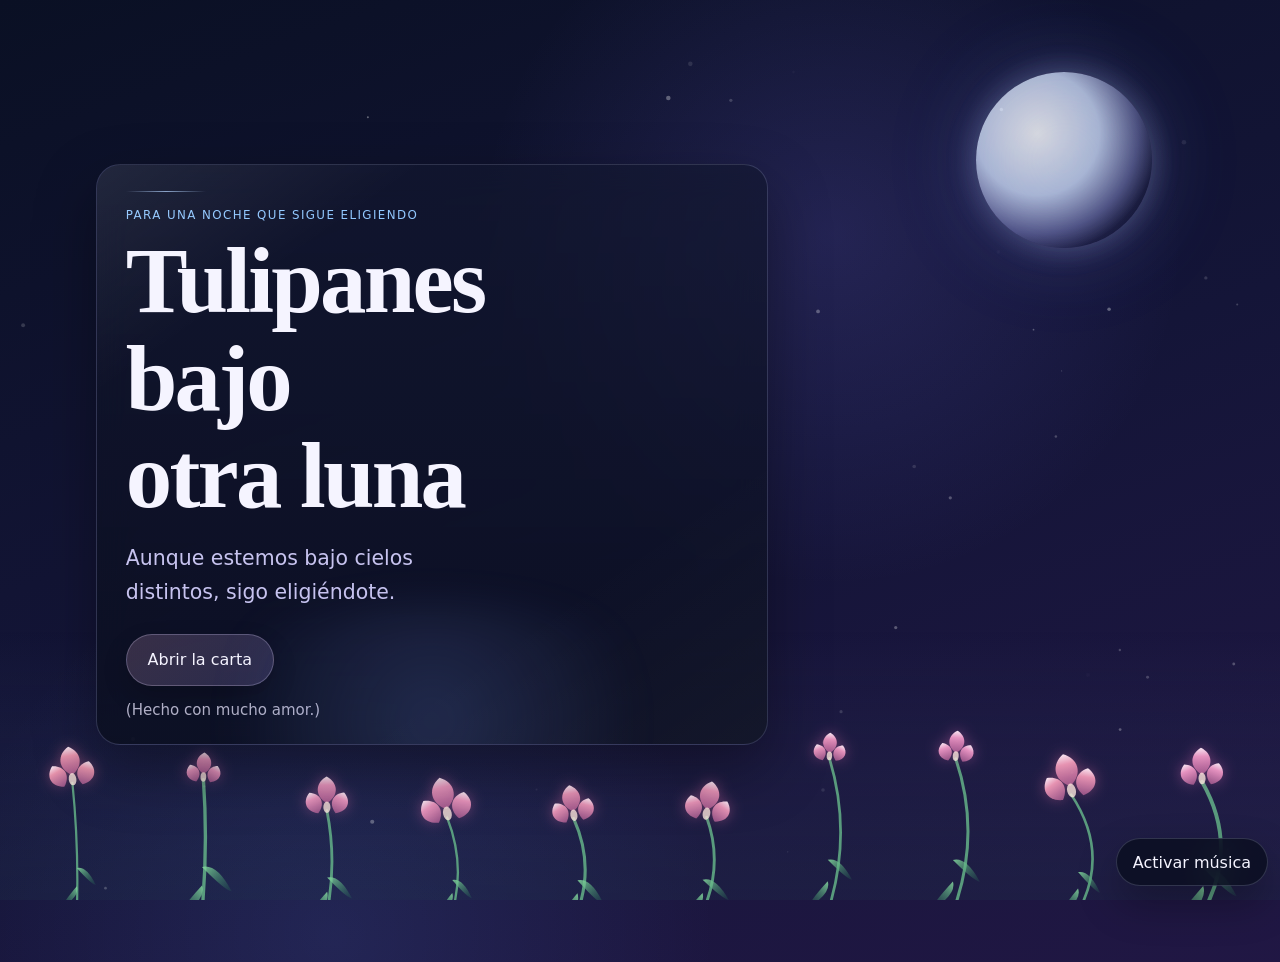
==== index.html @ 409bf45a "ini" ====
<!DOCTYPE html>
<html lang="es">
<head>
  <meta charset="UTF-8">
  <meta name="viewport" content="width=device-width, initial-scale=1.0, viewport-fit=cover">
  <title>Tulipanes bajo otra luna</title>
  <link rel="stylesheet" href="tulipanes-bajo-otra-luna.css">
</head>
<body class="intro-locked">
  <div class="scene" aria-hidden="true">
    <div class="moon"></div>
    <canvas id="sky"></canvas>
  </div>

  <main class="page">
    <section class="hero" id="top">
      <div class="hero-card">
        <div class="hero-ornament" aria-hidden="true"></div>
        <p class="eyebrow">Para una noche que sigue eligiendo</p>
        <h1>Tulipanes bajo otra luna</h1>
        <p class="hero-subtitle">Aunque estemos bajo cielos distintos, sigo eligiéndote.</p>
        <div class="hero-actions">
          <button id="openLetter" class="btn" type="button">Abrir la carta</button>
        </div>
        <p class="hero-note">(Hecho con mucho amor.)</p>
      </div>
    </section>

    <section class="content" aria-label="Carta y detalles">
      <article id="letterPanel" class="panel letter-panel" tabindex="-1" aria-hidden="true" hidden>
        <div class="split">
          <div>
            <h2 id="letterHeading">Feliz cumpleaños, mi amor 🌷</h2>
            <div id="letterBody" class="letter-body"></div>
            <div class="section-actions">
              <button id="letterNext" class="btn secondary" type="button">Ver cuánto llevamos</button>
            </div>
          </div>
          <div id="photoFrame" class="photo-frame">
            <img id="photo" alt="">
          </div>
        </div>
      </article>

      <section id="counterSection" class="panel reveal-panel" aria-labelledby="counterHeading" hidden>
        <h2 id="counterHeading">Llevamos</h2>
        <p class="stat-copy">El tiempo no se ha puesto de acuerdo con la distancia.</p>
        <div class="counter-grid">
          <div id="counterValue" class="counter-value" aria-live="polite">0 años, 0 meses, 0 días, 00:00:00</div>
        </div>
        <div class="section-actions">
          <button id="counterNext" class="btn secondary" type="button">Seguir</button>
        </div>
      </section>

      <section id="closingSection" class="panel closing reveal-panel" aria-labelledby="closingHeading" hidden>
        <h2 id="closingHeading" class="sr-only">Cierre</h2>
        <p class="closing-quote">No te dejaré solita nunca.</p>
        <button id="backToTop" class="btn" type="button">Releer desde el inicio</button>
      </section>
    </section>
  </main>

  <button id="musicToggle" class="music-toggle" type="button" hidden aria-pressed="false">
    Activar música
  </button>
  <audio id="bgMusic" loop preload="none" aria-hidden="true"></audio>

  <script src="tulipanes-bajo-otra-luna.js"></script>
</body>
</html>
---- tulipanes-bajo-otra-luna.css ----
:root {
  color-scheme: dark;
  --bg-1: #0a1024;
  --bg-2: #141538;
  --bg-3: #27184a;
  --panel: rgba(12, 17, 38, 0.72);
  --panel-strong: rgba(10, 14, 30, 0.84);
  --line: rgba(190, 194, 255, 0.2);
  --text: #f5f4ff;
  --muted: #c7c3ef;
  --accent: #f4b5d7;
  --accent-2: #b6a8ff;
  --accent-3: #92c8ff;
  --focus: #fff0a6;
  --shadow: 0 24px 60px rgba(0, 0, 0, 0.35);
  --radius: 24px;
  --content-width: min(92vw, 68rem);
  --header-offset: 5rem;
  --safe-top: env(safe-area-inset-top, 0px);
  --safe-right: env(safe-area-inset-right, 0px);
  --safe-bottom: env(safe-area-inset-bottom, 0px);
  --safe-left: env(safe-area-inset-left, 0px);
}

* {
  box-sizing: border-box;
}

html {
  scroll-behavior: smooth;
}

body {
  margin: 0;
  min-height: 100vh;
  min-height: 100svh;
  font-family: ui-sans-serif, system-ui, -apple-system, BlinkMacSystemFont, "Segoe UI", sans-serif;
  color: var(--text);
  background:
    radial-gradient(circle at 50% 20%, rgba(133, 120, 255, 0.16), transparent 22rem),
    radial-gradient(circle at 20% 80%, rgba(101, 150, 255, 0.12), transparent 24rem),
    linear-gradient(160deg, var(--bg-1), var(--bg-2) 42%, var(--bg-3));
  background-size: 130% 130%;
  animation: nightShift 24s ease-in-out infinite alternate;
  overflow-x: hidden;
}

body.intro-locked {
  height: 100vh;
  height: 100svh;
  overflow: hidden;
}

body.motion-reduced,
body.motion-reduced * {
  animation-duration: 0.001ms !important;
  animation-iteration-count: 1 !important;
  transition-duration: 0.001ms !important;
  scroll-behavior: auto !important;
}

body::before {
  content: "";
  position: fixed;
  inset: 0;
  background:
    radial-gradient(circle at 15% 20%, rgba(255, 255, 255, 0.045), transparent 0.18rem),
    radial-gradient(circle at 78% 28%, rgba(255, 255, 255, 0.05), transparent 0.14rem),
    radial-gradient(circle at 62% 8%, rgba(255, 255, 255, 0.05), transparent 0.11rem),
    radial-gradient(circle at 85% 75%, rgba(255, 255, 255, 0.04), transparent 0.16rem);
  opacity: 0.8;
  pointer-events: none;
  mix-blend-mode: screen;
}

a,
button {
  font: inherit;
}

button {
  border: 0;
  cursor: pointer;
}

button:focus-visible,
a:focus-visible {
  outline: 3px solid var(--focus);
  outline-offset: 4px;
}

.scene {
  position: fixed;
  inset: 0;
  z-index: 0;
  pointer-events: none;
}

.moon {
  position: absolute;
  top: 8vh;
  right: 10vw;
  width: clamp(7rem, 18vw, 11rem);
  aspect-ratio: 1;
  border-radius: 50%;
  background:
    radial-gradient(circle at 35% 35%, rgba(255, 255, 255, 0.95), rgba(212, 226, 255, 0.88) 38%, rgba(173, 180, 255, 0.4) 62%, rgba(173, 180, 255, 0.02) 75%, transparent 78%);
  box-shadow:
    0 0 30px rgba(185, 198, 255, 0.3),
    0 0 80px rgba(156, 151, 255, 0.16),
    0 0 140px rgba(127, 180, 255, 0.12);
  filter: saturate(1.05);
  opacity: 0.88;
  animation: moonFloat 12s ease-in-out infinite;
}

.moon::before {
  content: "";
  position: absolute;
  inset: -18%;
  border-radius: 50%;
  background: radial-gradient(circle, rgba(189, 214, 255, 0.12), transparent 66%);
  filter: blur(10px);
}

#sky {
  width: 100%;
  height: 100%;
  display: block;
}

.page {
  position: relative;
  z-index: 1;
  width: min(calc(100vw - 1.2rem - var(--safe-left) - var(--safe-right)), 68rem);
  margin: 0 auto;
  padding: calc(0.85rem + var(--safe-top)) var(--safe-right) calc(4rem + var(--safe-bottom)) var(--safe-left);
}

.hero {
  min-height: calc(100vh - 1.5rem - var(--safe-top));
  min-height: calc(100svh - 1.5rem - var(--safe-top));
  display: grid;
  align-items: center;
  padding: 2.4rem 0 2rem;
}

.hero-card,
.panel {
  position: relative;
  background: linear-gradient(180deg, rgba(18, 23, 47, 0.68), rgba(10, 14, 30, 0.82));
  border: 1px solid var(--line);
  border-radius: var(--radius);
  box-shadow: var(--shadow);
  backdrop-filter: blur(16px);
  overflow: hidden;
}

.hero-card {
  max-width: 42rem;
  padding: 2.2rem 1.5rem 1.5rem;
}

.hero-card::after {
  content: "";
  position: absolute;
  left: 8%;
  right: 8%;
  bottom: -16%;
  height: 40%;
  border-radius: 50%;
  background: radial-gradient(circle, rgba(128, 161, 255, 0.18), transparent 68%);
  filter: blur(20px);
  pointer-events: none;
}

.hero-card::before,
.panel::before {
  content: "";
  position: absolute;
  inset: 0;
  background: linear-gradient(145deg, rgba(255, 255, 255, 0.08), transparent 22%, transparent 72%, rgba(255, 255, 255, 0.03));
  pointer-events: none;
}

.hero-ornament {
  width: 5rem;
  height: 1px;
  margin-bottom: 1rem;
  background: linear-gradient(90deg, rgba(255, 255, 255, 0), rgba(180, 213, 255, 0.85), rgba(255, 255, 255, 0));
  opacity: 0.85;
}

.eyebrow {
  margin: 0 0 0.65rem;
  color: var(--accent-3);
  letter-spacing: 0.12em;
  text-transform: uppercase;
  font-size: 0.74rem;
}

h1,
h2,
h3 {
  margin: 0;
  font-family: ui-serif, Georgia, Cambria, "Times New Roman", serif;
  line-height: 1.05;
  letter-spacing: -0.03em;
}

h1 {
  max-width: 10ch;
  font-size: clamp(2.8rem, 9vw, 5.8rem);
  text-wrap: balance;
}

.hero-subtitle {
  max-width: 32rem;
  margin: 1rem 0 0;
  font-size: clamp(1.05rem, 2.4vw, 1.28rem);
  line-height: 1.7;
  color: var(--muted);
  text-wrap: balance;
}

.hero-actions {
  display: flex;
  flex-wrap: wrap;
  gap: 0.8rem;
  align-items: center;
  margin-top: 1.5rem;
}

.hero-note {
  margin: 0.95rem 0 0;
  color: rgba(235, 232, 255, 0.74);
  font-size: 0.94rem;
}

.content {
  display: grid;
  gap: 1rem;
  padding-top: 0.5rem;
}

body.intro-locked .content {
  visibility: hidden;
  pointer-events: none;
}

.btn {
  display: inline-flex;
  align-items: center;
  justify-content: center;
  gap: 0.55rem;
  min-height: 3.2rem;
  padding: 0.95rem 1.3rem;
  border-radius: 999px;
  background: linear-gradient(135deg, rgba(255, 194, 228, 0.18), rgba(176, 161, 255, 0.18));
  color: var(--text);
  border: 1px solid rgba(229, 216, 255, 0.26);
  box-shadow: 0 10px 24px rgba(0, 0, 0, 0.2);
  transition: transform 180ms ease, background 180ms ease, border-color 180ms ease;
  text-decoration: none;
}

.btn:hover {
  transform: translateY(-1px);
  background: linear-gradient(135deg, rgba(255, 194, 228, 0.24), rgba(176, 161, 255, 0.24));
}

.btn.secondary {
  background: rgba(16, 21, 44, 0.85);
}

.panel {
  padding: 1.35rem;
}

.letter-panel {
  opacity: 0;
  transform: translateY(1.2rem);
  transition: opacity 500ms ease, transform 500ms ease;
}

.reveal-panel {
  opacity: 0;
  transform: translateY(1.2rem);
  transition: opacity 500ms ease, transform 500ms ease;
}

.letter-panel[hidden],
.reveal-panel[hidden] {
  display: none;
}

.letter-panel.visible,
.reveal-panel.visible {
  opacity: 1;
  transform: translateY(0);
}

.panel h2 {
  font-size: clamp(1.9rem, 5vw, 3rem);
  margin-bottom: 1rem;
}

.letter-body {
  display: grid;
  gap: 1rem;
}

.letter-body p,
.section-copy,
.stat-copy {
  margin: 0;
  color: var(--muted);
  line-height: 1.8;
  font-size: 1rem;
}

.counter-grid {
  display: grid;
  gap: 0.75rem;
  margin-top: 0.85rem;
}

.counter-value {
  display: inline-flex;
  align-items: center;
  width: fit-content;
  min-height: 3rem;
  padding: 0.8rem 1rem;
  border-radius: 1rem;
  background: rgba(8, 12, 30, 0.65);
  border: 1px solid rgba(205, 215, 255, 0.18);
  color: #fff6fb;
  font-size: clamp(1rem, 3vw, 1.18rem);
  letter-spacing: 0.02em;
  flex-wrap: wrap;
}

.split {
  display: grid;
  gap: 1rem;
}

.photo-frame {
  display: none;
  margin-top: 1.2rem;
  padding: 0.9rem;
  border-radius: 1.3rem;
  border: 1px solid rgba(233, 228, 255, 0.16);
  background: rgba(8, 12, 27, 0.58);
  box-shadow: inset 0 1px 0 rgba(255, 255, 255, 0.06);
}

.photo-frame.visible {
  display: block;
}

.photo-frame img {
  display: block;
  width: 100%;
  height: auto;
  max-height: 24rem;
  object-fit: cover;
  border-radius: 1rem;
  border: 1px solid rgba(255, 255, 255, 0.08);
}

.copy-status {
  min-height: 1.4rem;
  margin-top: 0.7rem;
  color: var(--accent);
  font-size: 0.95rem;
}

.section-actions {
  display: flex;
  justify-content: flex-start;
  margin-top: 1.25rem;
}

.music-toggle {
  position: fixed;
  right: max(0.75rem, calc(0.75rem + var(--safe-right)));
  bottom: max(0.9rem, calc(0.9rem + var(--safe-bottom)));
  z-index: 5;
  min-height: 2.95rem;
  padding: 0.82rem 1rem;
  border-radius: 999px;
  color: var(--text);
  background: rgba(9, 13, 30, 0.78);
  border: 1px solid rgba(212, 220, 255, 0.18);
  backdrop-filter: blur(14px);
  box-shadow: 0 18px 40px rgba(0, 0, 0, 0.28);
}

.closing {
  text-align: center;
  padding: 1.6rem 1.2rem;
}

.closing-quote {
  margin: 0 0 1.1rem;
  font-family: ui-serif, Georgia, Cambria, "Times New Roman", serif;
  font-size: clamp(1.55rem, 4.6vw, 2.6rem);
  line-height: 1.35;
  color: #fff7fb;
  text-wrap: balance;
}

.sr-only {
  position: absolute;
  width: 1px;
  height: 1px;
  padding: 0;
  margin: -1px;
  overflow: hidden;
  clip: rect(0, 0, 0, 0);
  white-space: nowrap;
  border: 0;
}

@media (min-width: 700px) {
  .hero-card,
  .panel {
    padding: 1.6rem 1.8rem;
  }

  .content {
    gap: 1.2rem;
  }

  .split {
    grid-template-columns: 1.3fr 0.9fr;
    align-items: start;
  }
}

@media (max-width: 699px) {
  :root {
    --content-width: min(calc(100vw - 1.2rem - var(--safe-left) - var(--safe-right)), 42rem);
  }

  .moon {
    top: calc(4rem + var(--safe-top));
    right: 4vw;
    width: clamp(5.5rem, 24vw, 7.5rem);
    opacity: 0.78;
  }

  .page {
    width: 100%;
    padding-left: max(0.6rem, var(--safe-left));
    padding-right: max(0.6rem, var(--safe-right));
    padding-bottom: calc(3.5rem + var(--safe-bottom));
  }

  .hero {
    min-height: calc(100svh - var(--safe-top));
    padding: 1.3rem 0 1rem;
    align-items: center;
  }

  .hero-card,
  .panel {
    border-radius: 20px;
  }

  .hero-card {
    width: 100%;
    padding: 1.45rem 1rem 1.2rem;
  }

  .hero-ornament {
    width: 4.2rem;
    margin-bottom: 0.8rem;
  }

  h1 {
    max-width: 9ch;
    font-size: clamp(2.55rem, 12vw, 4rem);
  }

  .hero-subtitle {
    max-width: 20rem;
    font-size: 1.02rem;
    line-height: 1.7;
  }

  .hero-actions {
    gap: 0.7rem;
  }

  .btn {
    width: 100%;
    min-height: 3.35rem;
    padding-inline: 1rem;
  }

  .panel {
    padding: 1.1rem 1rem;
  }

  .panel h2 {
    font-size: clamp(1.55rem, 8vw, 2.1rem);
  }

  .letter-body p,
  .section-copy,
  .stat-copy {
    font-size: 0.98rem;
    line-height: 1.75;
  }

  .counter-value {
    width: 100%;
    font-size: 0.98rem;
    line-height: 1.5;
  }

  .photo-frame {
    margin-top: 0.4rem;
  }

  .photo-frame img {
    max-height: 16rem;
  }

  .closing {
    padding: 1.35rem 1rem;
  }

  .closing-quote {
    font-size: clamp(1.35rem, 7vw, 1.9rem);
  }

  .music-toggle {
    min-height: 3rem;
    padding: 0.82rem 0.95rem;
    font-size: 0.94rem;
  }
}

@media (max-width: 380px) {
  .hero {
    padding-top: 1.5rem;
  }

  .hero-card,
  .panel {
    border-radius: 18px;
  }

  .hero-card {
    padding: 1.2rem 0.9rem 1.1rem;
  }

  .eyebrow {
    font-size: 0.68rem;
  }

  .counter-value {
    padding: 0.75rem 0.85rem;
  }
}

@media (prefers-reduced-motion: reduce) {
  html {
    scroll-behavior: auto;
  }

  body {
    animation: none;
  }

  .moon,
  .letter-panel,
  .btn {
    transition: none;
    animation: none;
  }
}

@keyframes nightShift {
  from {
    background-position: 0% 50%;
  }
  to {
    background-position: 100% 50%;
  }
}

@keyframes moonFloat {
  0%, 100% {
    transform: translate3d(0, 0, 0);
  }
  50% {
    transform: translate3d(0, -0.4rem, 0);
  }
}
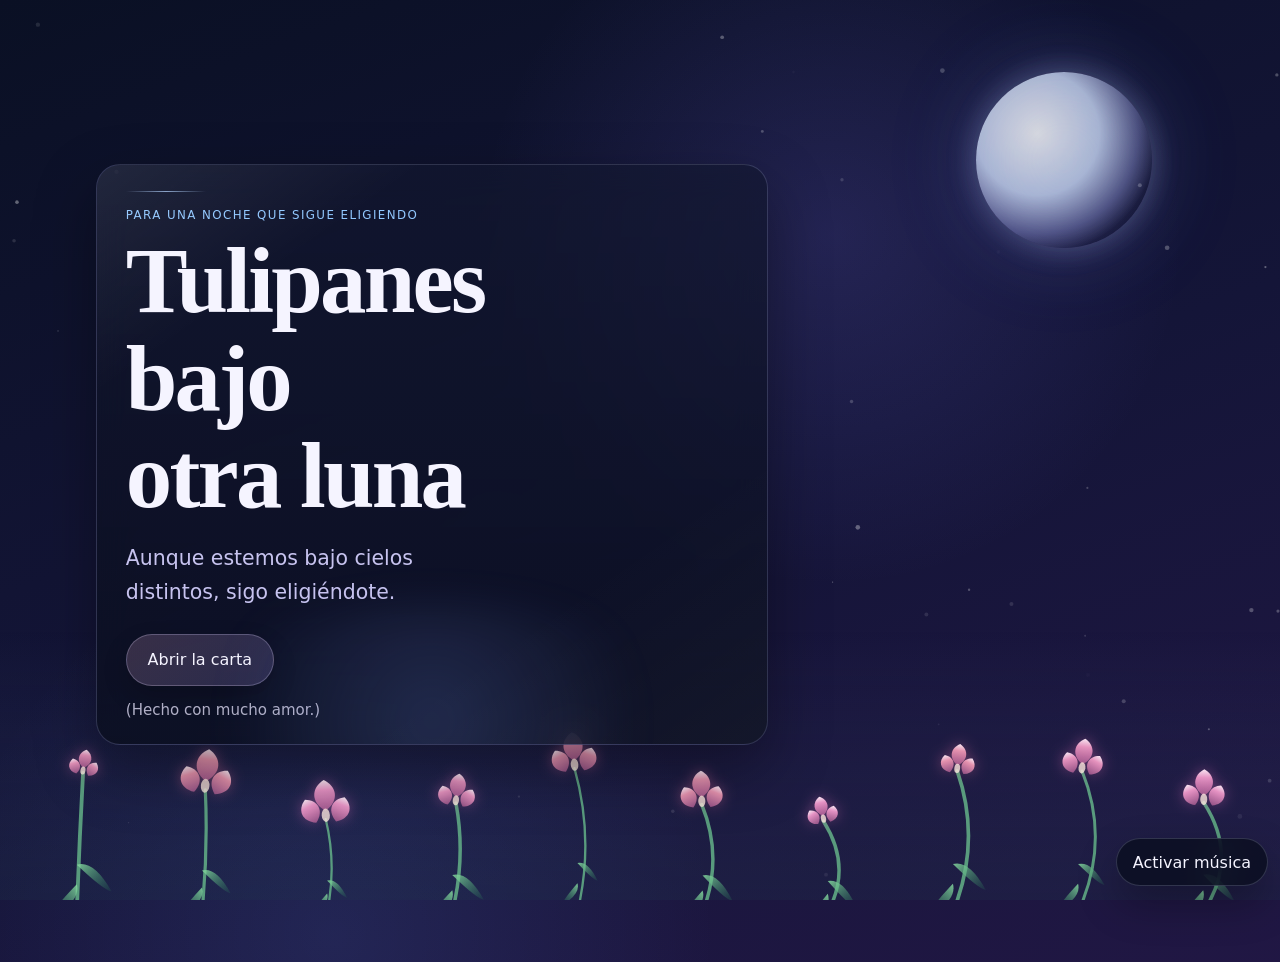
==== commit 06fc7453: "actualizacion" ====
--- a/index.html
+++ b/index.html
@@ -56,10 +56,42 @@
       <section id="closingSection" class="panel closing reveal-panel" aria-labelledby="closingHeading" hidden>
         <h2 id="closingHeading" class="sr-only">Cierre</h2>
         <p class="closing-quote">No te dejaré solita nunca.</p>
-        <button id="backToTop" class="btn" type="button">Releer desde el inicio</button>
+        <button id="openGiftModal" class="btn" type="button">Elige un regalo</button>
       </section>
     </section>
   </main>
+
+  <div id="giftModal" class="modal" hidden aria-hidden="true">
+    <div
+      class="modal-dialog"
+      role="dialog"
+      aria-modal="true"
+      aria-labelledby="giftModalTitle"
+      aria-describedby="giftModalCopy"
+    >
+      <button id="closeGiftModal" class="modal-close" type="button" aria-label="Cerrar regalo">
+        x
+      </button>
+      <p class="eyebrow">Sorpresa final</p>
+      <h2 id="giftModalTitle">Elige un regalo</h2>
+      <p id="giftModalCopy" class="modal-copy">
+        ¿Cómo quieres elegir tu detalle? Puedes hacerlo a ciegas o viendo las tres opciones.
+      </p>
+      <div class="gift-actions">
+        <button id="giftManual" class="btn secondary" type="button">Elegir a ciegas</button>
+        <button id="giftRandom" class="btn" type="button">Elegir viendo</button>
+      </div>
+      <div id="giftDeck" class="gift-deck" aria-label="Cartas sorpresa"></div>
+      <p id="giftStatus" class="gift-status" aria-live="polite">
+        Primero elige si prefieres a ciegas o viendo las tres opciones.
+      </p>
+      <div id="giftReveal" class="gift-reveal" hidden>
+        <h3 id="giftRevealTitle"></h3>
+        <p id="giftRevealText"></p>
+        <button id="backToTop" class="btn secondary" type="button">Volver a leer desde el inicio</button>
+      </div>
+    </div>
+  </div>
 
   <button id="musicToggle" class="music-toggle" type="button" hidden aria-pressed="false">
     Activar música
--- a/tulipanes-bajo-otra-luna.css
+++ b/tulipanes-bajo-otra-luna.css
@@ -51,6 +51,10 @@
   overflow: hidden;
 }
 
+body.modal-open {
+  overflow: hidden;
+}
+
 body.motion-reduced,
 body.motion-reduced * {
   animation-duration: 0.001ms !important;
@@ -411,6 +415,232 @@
   text-wrap: balance;
 }
 
+.modal {
+  position: fixed;
+  inset: 0;
+  z-index: 10;
+  display: grid;
+  place-items: center;
+  padding: 1rem;
+  background: rgba(4, 7, 18, 0.7);
+  backdrop-filter: blur(18px);
+}
+
+.modal[hidden] {
+  display: none;
+}
+
+.modal-dialog {
+  position: relative;
+  width: min(100%, 56rem);
+  max-height: calc(100svh - 2rem);
+  overflow-y: auto;
+  padding: 1.4rem;
+  border-radius: 1.75rem;
+  border: 1px solid rgba(217, 224, 255, 0.16);
+  background:
+    radial-gradient(circle at top, rgba(153, 188, 255, 0.12), transparent 40%),
+    linear-gradient(180deg, rgba(17, 22, 46, 0.94), rgba(10, 14, 28, 0.98));
+  box-shadow: 0 30px 80px rgba(0, 0, 0, 0.5);
+}
+
+.modal-close {
+  position: absolute;
+  top: 0.9rem;
+  right: 0.9rem;
+  width: 2.5rem;
+  height: 2.5rem;
+  display: inline-flex;
+  align-items: center;
+  justify-content: center;
+  border-radius: 999px;
+  background: rgba(255, 255, 255, 0.08);
+  color: var(--text);
+  border: 1px solid rgba(255, 255, 255, 0.12);
+}
+
+.modal-copy {
+  margin: 0.75rem 0 0;
+  color: var(--muted);
+  line-height: 1.7;
+}
+
+.gift-actions {
+  display: flex;
+  flex-wrap: wrap;
+  gap: 0.8rem;
+  margin-top: 1.25rem;
+}
+
+.gift-actions .btn,
+.gift-actions .btn.secondary {
+  background: rgba(16, 21, 44, 0.85);
+  border: 1px solid rgba(229, 216, 255, 0.26);
+}
+
+.gift-actions .btn:hover,
+.gift-actions .btn.secondary:hover {
+  background: rgba(27, 35, 72, 0.92);
+}
+
+.gift-actions .btn.is-active,
+.gift-actions .btn.secondary.is-active {
+  background: linear-gradient(135deg, rgba(255, 194, 228, 0.24), rgba(176, 161, 255, 0.24));
+  border-color: rgba(255, 232, 246, 0.5);
+  box-shadow: 0 12px 28px rgba(0, 0, 0, 0.28);
+}
+
+.gift-deck {
+  display: grid;
+  grid-template-columns: repeat(3, minmax(0, 1fr));
+  gap: 1rem;
+  margin-top: 1.25rem;
+  perspective: 1200px;
+}
+
+.gift-card {
+  padding: 0;
+  min-height: 17rem;
+  border-radius: 1.5rem;
+  background: transparent;
+  border: 0;
+  perspective: 1200px;
+  transition: transform 180ms ease, opacity 180ms ease;
+}
+
+.gift-card:disabled {
+  cursor: default;
+}
+
+.gift-card:not(:disabled):hover {
+  transform: translateY(-4px);
+}
+
+.gift-card.muted {
+  opacity: 0.38;
+  transform: scale(0.98);
+}
+
+.gift-card.selected {
+  transform: translateY(-4px) scale(1.02);
+}
+
+.gift-card-inner {
+  position: relative;
+  display: block;
+  width: 100%;
+  min-height: 17rem;
+  transform-style: preserve-3d;
+  transition: transform 700ms ease;
+}
+
+.gift-card.revealed .gift-card-inner {
+  transform: rotateY(180deg);
+}
+
+.gift-deck.show-fronts .gift-card-inner {
+  transform: rotateY(180deg);
+}
+
+.gift-card-face {
+  position: absolute;
+  inset: 0;
+  display: flex;
+  flex-direction: column;
+  align-items: center;
+  justify-content: center;
+  gap: 0.85rem;
+  padding: 1.25rem;
+  border-radius: 1.5rem;
+  backface-visibility: hidden;
+  -webkit-backface-visibility: hidden;
+  overflow: hidden;
+}
+
+.gift-card-back {
+  background:
+    radial-gradient(circle at 50% 15%, rgba(255, 255, 255, 0.14), transparent 22%),
+    linear-gradient(160deg, rgba(118, 155, 255, 0.25), rgba(244, 181, 215, 0.24), rgba(31, 40, 82, 0.96));
+  border: 1px solid rgba(243, 236, 255, 0.22);
+  box-shadow:
+    inset 0 1px 0 rgba(255, 255, 255, 0.1),
+    0 18px 40px rgba(0, 0, 0, 0.28);
+}
+
+.gift-card-back::before {
+  content: "";
+  position: absolute;
+  inset: 0.8rem;
+  border-radius: 1.1rem;
+  border: 1px dashed rgba(255, 245, 252, 0.24);
+}
+
+.gift-card-front {
+  transform: rotateY(180deg);
+  background: linear-gradient(180deg, rgba(255, 244, 249, 0.94), rgba(235, 240, 255, 0.88));
+  color: #1a1730;
+  text-align: center;
+  border: 1px solid rgba(255, 255, 255, 0.42);
+}
+
+.gift-card.selected .gift-card-front {
+  box-shadow: 0 20px 44px rgba(0, 0, 0, 0.24);
+  border-color: rgba(255, 255, 255, 0.72);
+}
+
+.gift-card-mark {
+  position: relative;
+  font-family: ui-serif, Georgia, Cambria, "Times New Roman", serif;
+  font-size: clamp(2.8rem, 7vw, 4.4rem);
+  line-height: 1;
+  color: #fff7fb;
+}
+
+.gift-card-label {
+  position: relative;
+  font-size: 0.88rem;
+  letter-spacing: 0.22em;
+  text-transform: uppercase;
+  color: rgba(255, 246, 252, 0.92);
+}
+
+.gift-card-title {
+  font-family: ui-serif, Georgia, Cambria, "Times New Roman", serif;
+  font-size: clamp(1.35rem, 3.2vw, 1.8rem);
+  line-height: 1.15;
+}
+
+.gift-card-copy {
+  font-size: 0.98rem;
+  line-height: 1.65;
+  color: rgba(31, 28, 48, 0.82);
+}
+
+.gift-status {
+  min-height: 1.5rem;
+  margin: 1rem 0 0;
+  color: var(--accent);
+  line-height: 1.5;
+}
+
+.gift-reveal {
+  margin-top: 1rem;
+  padding: 1rem;
+  border-radius: 1.25rem;
+  background: rgba(255, 255, 255, 0.06);
+  border: 1px solid rgba(255, 255, 255, 0.08);
+}
+
+.gift-reveal h3 {
+  font-size: clamp(1.3rem, 4vw, 1.8rem);
+}
+
+.gift-reveal p {
+  margin: 0.6rem 0 1rem;
+  color: var(--muted);
+  line-height: 1.7;
+}
+
 .sr-only {
   position: absolute;
   width: 1px;
@@ -537,6 +767,85 @@
     font-size: clamp(1.35rem, 7vw, 1.9rem);
   }
 
+  .modal-dialog {
+    max-height: calc(100svh - 0.8rem);
+    padding: 0.95rem 0.75rem 0.85rem;
+  }
+
+  .gift-actions {
+    gap: 0.45rem;
+    flex-wrap: nowrap;
+  }
+
+  .gift-actions .btn,
+  .gift-actions .btn.secondary {
+    width: auto;
+    min-height: 2.8rem;
+    flex: 1 1 0;
+    padding: 0.72rem 0.7rem;
+    font-size: 0.92rem;
+  }
+
+  .gift-deck {
+    grid-template-columns: repeat(3, minmax(0, 1fr));
+    gap: 0.45rem;
+    margin-top: 0.9rem;
+  }
+
+  .gift-card,
+  .gift-card-inner {
+    min-height: 9.5rem;
+  }
+
+  .gift-card-face {
+    gap: 0.45rem;
+    padding: 0.75rem 0.45rem;
+    border-radius: 1rem;
+  }
+
+  .gift-card-back::before {
+    inset: 0.45rem;
+    border-radius: 0.8rem;
+  }
+
+  .gift-card-mark {
+    font-size: clamp(1.8rem, 7vw, 2.6rem);
+  }
+
+  .gift-card-label {
+    font-size: 0.58rem;
+    letter-spacing: 0.14em;
+  }
+
+  .gift-card-title {
+    font-size: clamp(0.95rem, 3.8vw, 1.15rem);
+    line-height: 1.08;
+  }
+
+  .gift-card-copy {
+    font-size: 0.72rem;
+    line-height: 1.35;
+  }
+
+  .gift-status {
+    margin-top: 0.8rem;
+    font-size: 0.92rem;
+  }
+
+  .gift-reveal {
+    margin-top: 0.85rem;
+    padding: 0.85rem;
+  }
+
+  .gift-reveal h3 {
+    font-size: 1.1rem;
+  }
+
+  .gift-reveal p {
+    font-size: 0.92rem;
+    line-height: 1.55;
+  }
+
   .music-toggle {
     min-height: 3rem;
     padding: 0.82rem 0.95rem;
@@ -564,6 +873,39 @@
 
   .counter-value {
     padding: 0.75rem 0.85rem;
+  }
+
+  .modal-dialog {
+    padding: 0.85rem 0.6rem 0.75rem;
+  }
+
+  .gift-actions .btn,
+  .gift-actions .btn.secondary {
+    min-height: 2.65rem;
+    padding: 0.65rem 0.45rem;
+    font-size: 0.84rem;
+  }
+
+  .gift-deck {
+    gap: 0.35rem;
+  }
+
+  .gift-card,
+  .gift-card-inner {
+    min-height: 8.6rem;
+  }
+
+  .gift-card-face {
+    padding: 0.65rem 0.35rem;
+  }
+
+  .gift-card-title {
+    font-size: 0.88rem;
+  }
+
+  .gift-card-copy {
+    font-size: 0.66rem;
+    line-height: 1.28;
   }
 }
 
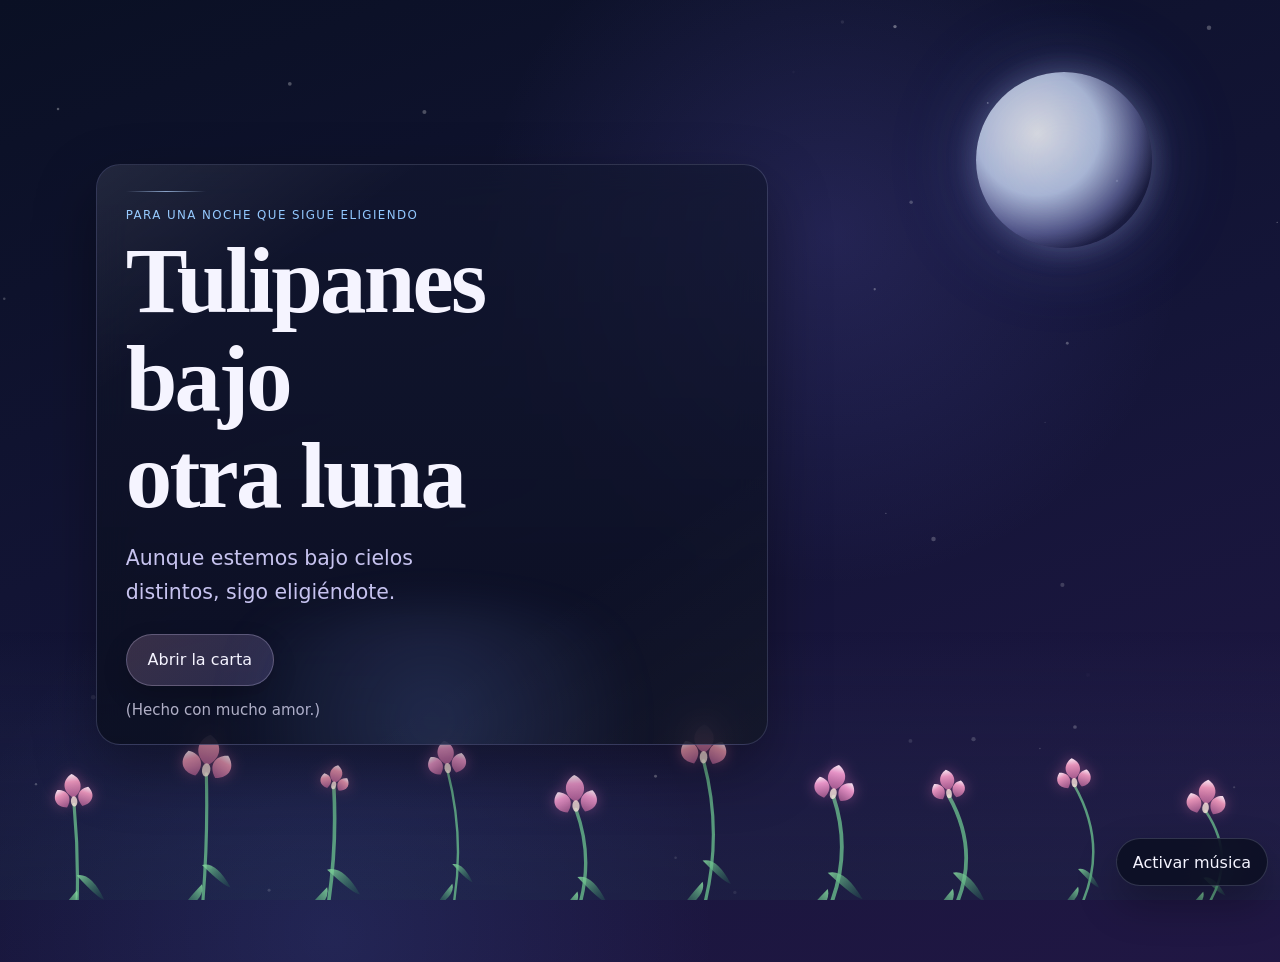
==== commit 4224a016: "ahora si ultimo" ====
--- a/index.html
+++ b/index.html
@@ -44,7 +44,7 @@
 
       <section id="counterSection" class="panel reveal-panel" aria-labelledby="counterHeading" hidden>
         <h2 id="counterHeading">Llevamos</h2>
-        <p class="stat-copy">El tiempo no se ha puesto de acuerdo con la distancia.</p>
+        <p class="stat-copy">Tanto tiempo siendo feliz a tu lado</p>
         <div class="counter-grid">
           <div id="counterValue" class="counter-value" aria-live="polite">0 años, 0 meses, 0 días, 00:00:00</div>
         </div>
